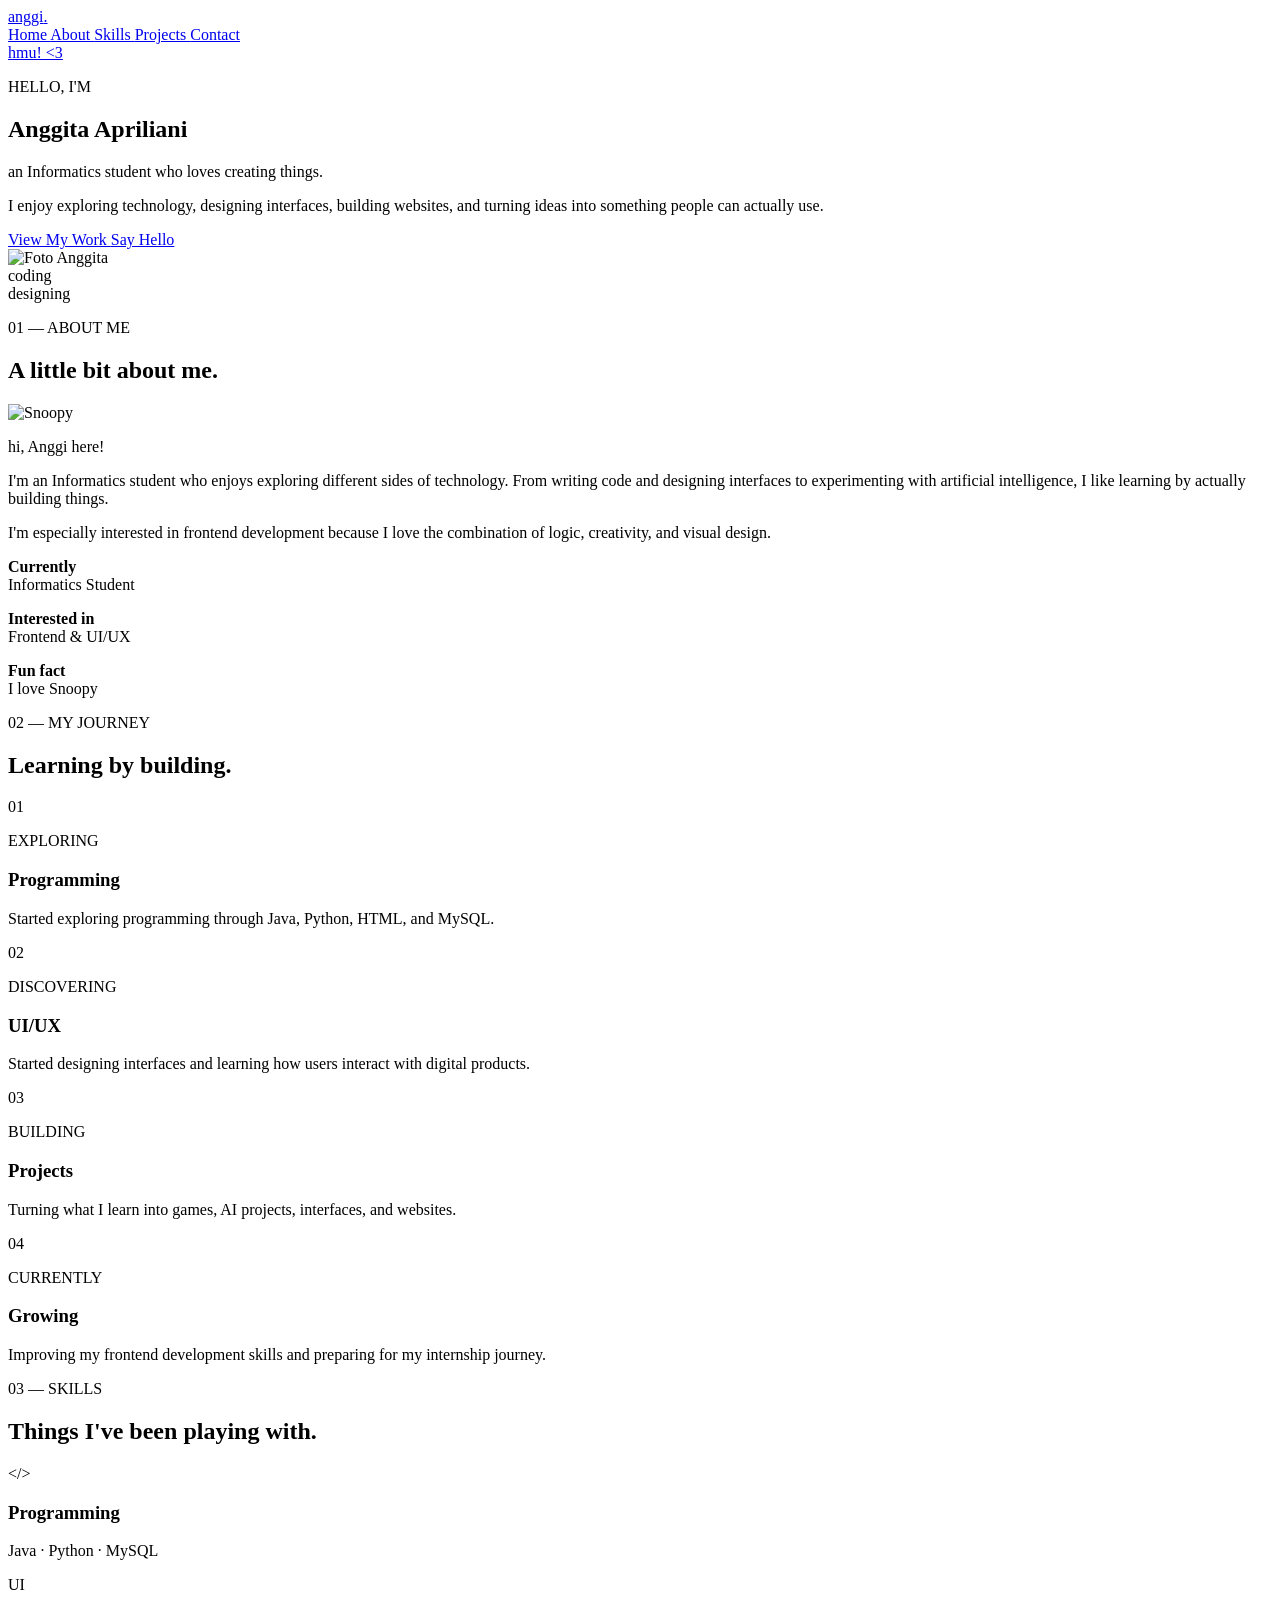
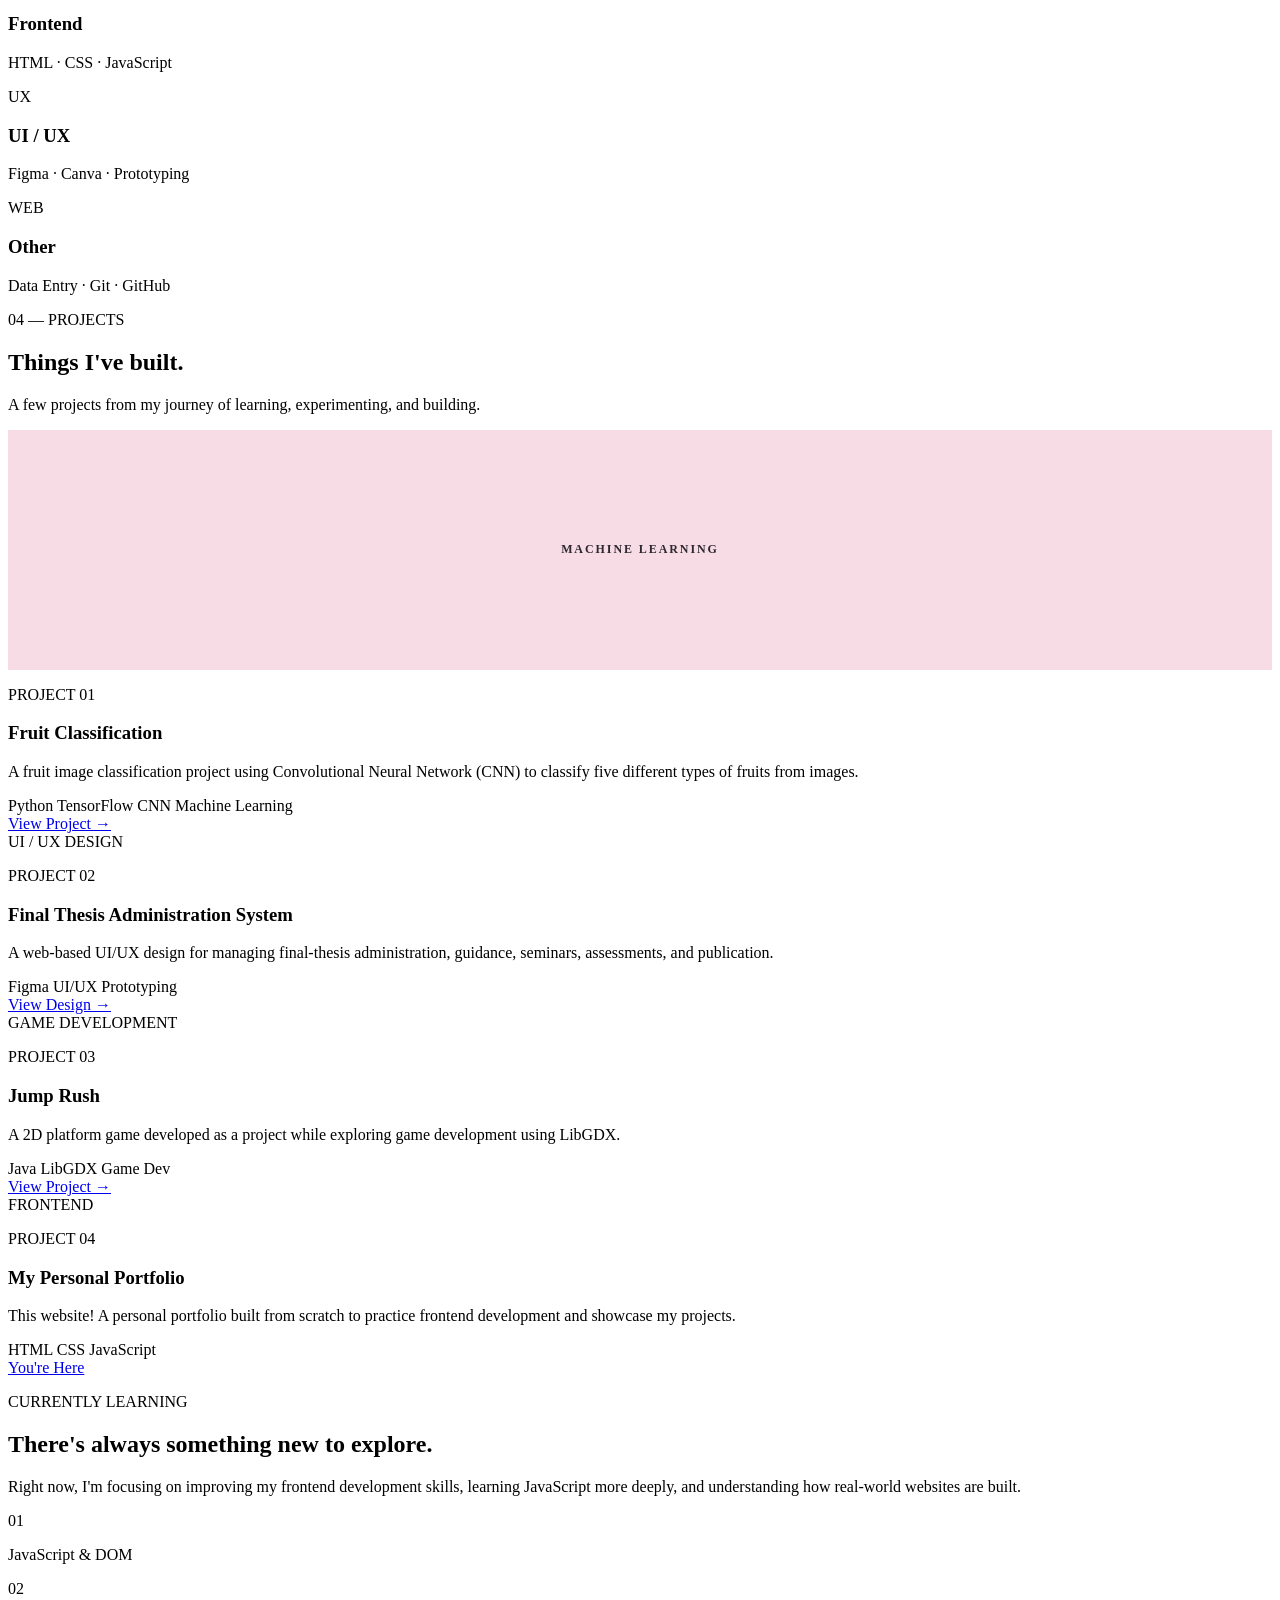
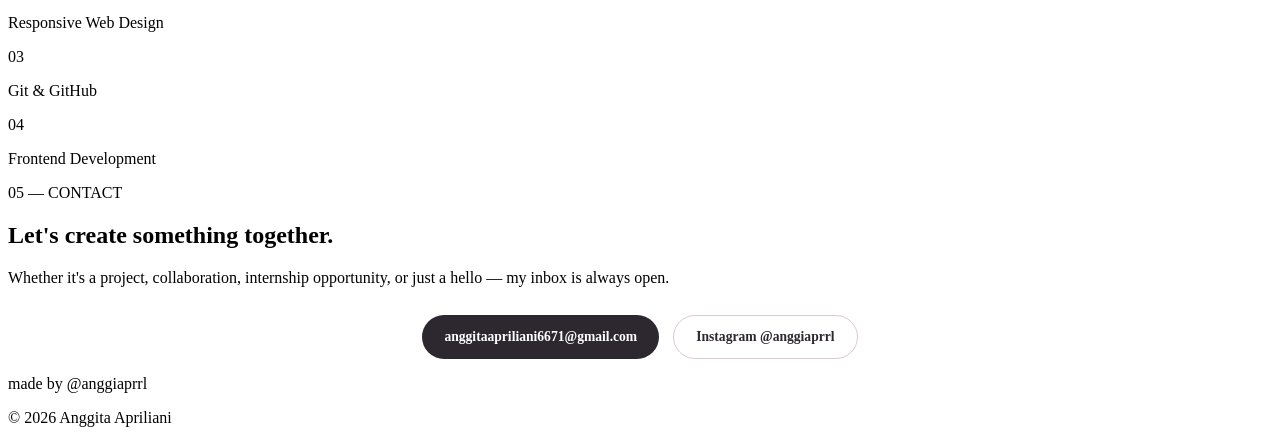
==== index.html @ 52dccfe4 "Add files via upload" ====
<!DOCTYPE html>
<html lang="en">

<head>

    <meta charset="UTF-8">

    <meta name="viewport" content="width=device-width, initial-scale=1.0">

    <title>Anggita — Personal Portfolio</title>


    <!-- Google Fonts -->

    <link rel="preconnect" href="https://fonts.googleapis.com">

    <link rel="preconnect" href="https://fonts.gstatic.com" crossorigin>

    <link
        href="https://fonts.googleapis.com/css2?family=DM+Sans:wght@400;500;600;700&family=Pinyon+Script&display=swap"
        rel="stylesheet"
    >


    <!-- css -->

    <link rel="stylesheet" href="css/style.css">

    <style>
        /* PROJECT 01 COVER */
        .fruit-project {
            background: #f7dce5 !important;
            display: flex;
            align-items: center;
            justify-content: center;
            min-height: 240px;
            position: relative;
            overflow: hidden;
        }

        .fruit-project .fruit-visual {
            display: none;
        }

        .fruit-project .project-category {
            position: static;
            margin: 0;
            color: #2d2730;
            font-size: 0.75rem;
            font-weight: 700;
            letter-spacing: 0.16em;
            text-align: center;
        }

        /* CONTACT */
        .contact-links {
            display: flex;
            flex-wrap: wrap;
            gap: 14px;
            justify-content: center;
            margin-top: 28px;
        }

        .contact-link {
            display: inline-flex;
            align-items: center;
            justify-content: center;
            padding: 13px 22px;
            border-radius: 999px;
            background: #2d2730;
            color: #fff;
            font-size: 0.85rem;
            font-weight: 600;
            text-decoration: none;
            transition: 0.3s ease;
        }

        .contact-link:hover {
            background: #d88ca7;
            transform: translateY(-3px);
        }

        .contact-link.instagram {
            background: transparent;
            color: #2d2730;
            border: 1px solid #d8cbd1;
        }

        .contact-link.instagram:hover {
            background: #f7dce5;
            border-color: #f7dce5;
        }
    </style>

</head>


<body>


    <!-- NAVBAR  -->

    <header class="navbar">

        <div class="nav-container">

            <a href="#home" class="logo">
                anggi<span>.</span>
            </a>


            <nav class="nav-menu">

                <a href="#home">
                    Home
                </a>

                <a href="#about">
                    About
                </a>

                <a href="#skills">
                    Skills
                </a>

                <a href="#projects">
                    Projects
                </a>

                <a href="#contact">
                    Contact
                </a>

            </nav>


            <a href="#contact" class="nav-button">
                hmu! <3
            </a>

        </div>

    </header>



    <!-- MAIN -->

    <main>


        <!-- HERO-->

        <section id="home" class="hero">

            <div class="hero-container">


                <!-- HERO TEXT -->

                <div class="hero-text">

                    <p class="small-title">
                        HELLO, I'M
                    </p>


                    <h1>

                        Anggita

                        <span>
                            Apriliani
                        </span>

                    </h1>


                    <p class="script-text">
                        an Informatics student who loves creating things.
                    </p>


                    <p class="hero-description">

                        I enjoy exploring technology, designing interfaces,
                        building websites, and turning ideas into something
                        people can actually use.

                    </p>


                    <div class="hero-buttons">

                        <a
                            href="#projects"
                            class="button primary-button"
                        >
                            View My Work
                        </a>


                        <a
                            href="#contact"
                            class="button secondary-button"
                        >
                            Say Hello
                        </a>

                    </div>

                </div>



                <!-- HERO PHOTO -->

                <div class="hero-visual">


                    <div class="photo-frame">

                        <div class="photo-placeholder">

                            <img
                                src="Images/foto_anggi.jpeg"
                                alt="Foto Anggita"
                            >

                        </div>

                    </div>


                    <div class="floating-note note-one">
                        coding
                    </div>


                    <div class="floating-note note-two">
                        designing
                    </div>


                    <div class="circle-decoration"></div>


                </div>

            </div>


            <div class="hero-bottom-wave"></div>

        </section>



        <!-- ABOUT  -->

        <section
            id="about"
            class="about section"
        >

            <div class="section-container">


                <!-- ABOUT TITLE -->

                <div class="section-heading">

                    <p class="section-label">
                        01 — ABOUT ME
                    </p>


                    <h2>

                        A little bit

                        <span>
                            about me.
                        </span>

                    </h2>

                </div>



                <div class="about-grid">


                    <!-- SNOOPY -->

                    <div class="about-image">

                        <div class="mini-photo">

                            <img
                                src="Images/snoopy.jpeg"
                                alt="Snoopy"
                            >

                        </div>

                    </div>



                    <!-- ABOUT TEXT -->

                    <div class="about-content">


                        <p class="big-script">
                            hi, Anggi here!
                        </p>


                        <p>

                            I'm an Informatics student who enjoys exploring
                            different sides of technology. From writing code
                            and designing interfaces to experimenting with
                            artificial intelligence, I like learning by
                            actually building things.

                        </p>


                        <p>

                            I'm especially interested in frontend development
                            because I love the combination of logic,
                            creativity, and visual design.

                        </p>



                        <!-- ABOUT FACTS -->

                        <div class="about-facts">


                            <div class="fact">

                                <span></span>

                                <p>

                                    <strong>
                                        Currently
                                    </strong>

                                    <br>

                                    Informatics Student

                                </p>

                            </div>



                            <div class="fact">

                                <span></span>

                                <p>

                                    <strong>
                                        Interested in
                                    </strong>

                                    <br>

                                    Frontend & UI/UX

                                </p>

                            </div>



                            <div class="fact">

                                <span></span>

                                <p>

                                    <strong>
                                        Fun fact
                                    </strong>

                                    <br>

                                    I love Snoopy

                                </p>

                            </div>


                        </div>

                    </div>

                </div>

            </div>

        </section>



        <!-- ================= MY JOURNEY ================= -->

        <section class="journey section">

            <div class="section-container">


                <div class="section-heading center">

                    <p class="section-label">
                        02 — MY JOURNEY
                    </p>


                    <h2>

                        Learning by

                        <span>
                            building.
                        </span>

                    </h2>

                </div>



                <div class="timeline">


                    <!-- 01 -->

                    <div class="timeline-item">

                        <div class="timeline-number">
                            01
                        </div>


                        <div class="timeline-content">

                            <p class="timeline-year">
                                EXPLORING
                            </p>


                            <h3>
                                Programming
                            </h3>


                            <p>

                                Started exploring programming through
                                Java, Python, HTML, and MySQL.

                            </p>

                        </div>

                    </div>



                    <!-- 02 -->

                    <div class="timeline-item">

                        <div class="timeline-number">
                            02
                        </div>


                        <div class="timeline-content">

                            <p class="timeline-year">
                                DISCOVERING
                            </p>


                            <h3>
                                UI/UX
                            </h3>


                            <p>

                                Started designing interfaces and learning
                                how users interact with digital products.

                            </p>

                        </div>

                    </div>



                    <!-- 03 -->

                    <div class="timeline-item">

                        <div class="timeline-number">
                            03
                        </div>


                        <div class="timeline-content">

                            <p class="timeline-year">
                                BUILDING
                            </p>


                            <h3>
                                Projects
                            </h3>


                            <p>

                                Turning what I learn into games,
                                AI projects, interfaces, and websites.

                            </p>

                        </div>

                    </div>



                    <!-- 04 -->

                    <div class="timeline-item">

                        <div class="timeline-number">
                            04
                        </div>


                        <div class="timeline-content">

                            <p class="timeline-year">
                                CURRENTLY
                            </p>


                            <h3>
                                Growing
                            </h3>


                            <p>

                                Improving my frontend development skills
                                and preparing for my internship journey.

                            </p>

                        </div>

                    </div>


                </div>

            </div>

        </section>



        <!-- SKILLS  -->

        <section
            id="skills"
            class="skills section"
        >

            <div class="section-container">


                <div class="section-heading">

                    <p class="section-label">
                        03 — SKILLS
                    </p>


                    <h2>

                        Things I've been

                        <span>
                            playing with.
                        </span>

                    </h2>

                </div>



                <div class="skills-grid">


                    <div class="skill-card">

                        <div class="skill-icon">
                            &lt;/&gt;
                        </div>


                        <h3>
                            Programming
                        </h3>


                        <p>
                            Java · Python · MySQL
                        </p>

                    </div>



                    <div class="skill-card">

                        <div class="skill-icon">
                            UI
                        </div>


                        <h3>
                            Frontend
                        </h3>


                        <p>
                            HTML · CSS · JavaScript
                        </p>

                    </div>



                    <div class="skill-card">

                        <div class="skill-icon">
                            UX
                        </div>


                        <h3>
                            UI / UX
                        </h3>


                        <p>
                            Figma · Canva · Prototyping
                        </p>

                    </div>



                    <div class="skill-card">

                        <div class="skill-icon">
                            WEB
                        </div>


                        <h3>
                            Other
                        </h3>


                        <p>
                            Data Entry · Git · GitHub
                        </p>

                    </div>


                </div>

            </div>

        </section>



        <!-- PROJECTS -->

        <section
            id="projects"
            class="projects section"
        >

            <div class="section-container">


                <div class="section-heading">

                    <p class="section-label">
                        04 — PROJECTS
                    </p>


                    <h2>

                        Things I've

                        <span>
                            built.
                        </span>

                    </h2>


                    <p class="section-description">

                        A few projects from my journey of learning,
                        experimenting, and building.

                    </p>

                </div>



                <div class="projects-grid">



                    <!-- PROJECT 01 -->

                    <article class="project-card">


                        <div class="project-image fruit-project">

                            <span class="project-category">
                                MACHINE LEARNING
                            </span>

                        </div>



                        <div class="project-content">


                            <p class="project-number">
                                PROJECT 01
                            </p>


                            <h3>
                                Fruit Classification
                            </h3>


                            <p>

                                A fruit image classification project using
                                Convolutional Neural Network (CNN) to classify
                                five different types of fruits from images.

                            </p>


                            <div class="project-tags">

                                <span>
                                    Python
                                </span>

                                <span>
                                    TensorFlow
                                </span>

                                <span>
                                    CNN
                                </span>

                                <span>
                                    Machine Learning
                                </span>

                            </div>


                            <a
                                href="https://github.com/gibooogi/fruit-classification"
                                class="project-link"
                                target="_blank"
                                rel="noopener noreferrer"
                            >
                                View Project →
                            </a>


                        </div>

                    </article>



                    <!-- PROJECT 02 -->

                    <article class="project-card">


                        <div class="project-image ui-project">

                            <span>
                                UI / UX DESIGN
                            </span>

                        </div>


                        <div class="project-content">


                            <p class="project-number">
                                PROJECT 02
                            </p>


                            <h3>
                                Final Thesis Administration System
                            </h3>


                            <p>

                                A web-based UI/UX design for managing
                                final-thesis administration, guidance,
                                seminars, assessments, and publication.

                            </p>


                            <div class="project-tags">

                                <span>
                                    Figma
                                </span>

                                <span>
                                    UI/UX
                                </span>

                                <span>
                                    Prototyping
                                </span>

                            </div>


                            <a
                                href="project-02.html"
                                class="project-link"
                            >
                                View Design →
                            </a>


                        </div>

                    </article>



                    <!-- PROJECT 03 -->

                    <article class="project-card">


                        <div class="project-image game-project">

                            <span>
                                GAME DEVELOPMENT
                            </span>

                        </div>


                        <div class="project-content">


                            <p class="project-number">
                                PROJECT 03
                            </p>


                            <h3>
                                Jump Rush
                            </h3>


                            <p>

                                A 2D platform game developed as a project
                                while exploring game development using
                                LibGDX.

                            </p>


                            <div class="project-tags">

                                <span>
                                    Java
                                </span>

                                <span>
                                    LibGDX
                                </span>

                                <span>
                                    Game Dev
                                </span>

                            </div>


                            <a
                                href="https://github.com/gibooogi/JAdventure"
                                class="project-link"
                                target="_blank"
                                rel="noopener noreferrer"
                            >
                                View Project →
                            </a>


                        </div>

                    </article>



                    <!-- PROJECT 04 -->

                    <article class="project-card featured-card">


                        <div class="project-image web-project">

                            <span>
                                FRONTEND
                            </span>

                        </div>


                        <div class="project-content">


                            <p class="project-number">
                                PROJECT 04
                            </p>


                            <h3>
                                My Personal Portfolio
                            </h3>


                            <p>

                                This website! A personal portfolio built
                                from scratch to practice frontend
                                development and showcase my projects.

                            </p>


                            <div class="project-tags">

                                <span>
                                    HTML
                                </span>

                                <span>
                                    CSS
                                </span>

                                <span>
                                    JavaScript
                                </span>

                            </div>


                            <a
                                href="#home"
                                class="project-link"
                            >
                                You're Here
                            </a>


                        </div>

                    </article>


                </div>

            </div>

        </section>



        <!-- CURRENTLY LEARNING -->

        <section class="learning section">

            <div class="section-container">


                <div class="learning-box">


                    <div class="learning-text">


                        <p class="section-label">
                            CURRENTLY LEARNING
                        </p>


                        <h2>

                            There's always

                            something new

                            <span>
                                to explore.
                            </span>

                        </h2>


                        <p>

                            Right now, I'm focusing on improving my
                            frontend development skills, learning
                            JavaScript more deeply, and understanding
                            how real-world websites are built.

                        </p>


                    </div>



                    <div class="learning-list">


                        <div class="learning-item">

                            <span>
                                01
                            </span>

                            <p>
                                JavaScript & DOM
                            </p>

                        </div>


                        <div class="learning-item">

                            <span>
                                02
                            </span>

                            <p>
                                Responsive Web Design
                            </p>

                        </div>


                        <div class="learning-item">

                            <span>
                                03
                            </span>

                            <p>
                                Git & GitHub
                            </p>

                        </div>


                        <div class="learning-item">

                            <span>
                                04
                            </span>

                            <p>
                                Frontend Development
                            </p>

                        </div>


                    </div>

                </div>

            </div>

        </section>



        <!-- CONTACT -->

        <section
            id="contact"
            class="contact section"
        >

            <div class="section-container">


                <div class="contact-content">


                    <p class="section-label">
                        05 — CONTACT
                    </p>


                    <h2>

                        Let's create something

                        <span>
                            together.
                        </span>

                    </h2>


                    <p>

                        Whether it's a project, collaboration,
                        internship opportunity, or just a hello —
                        my inbox is always open.

                    </p>


                    <div class="contact-links">

                        <a
                            href="mailto:anggitaapriliani6671@gmail.com"
                            class="contact-link"
                        >
                            anggitaapriliani6671@gmail.com
                        </a>

                        <a
                            href="https://www.instagram.com/anggiaprrl/"
                            class="contact-link instagram"
                            target="_blank"
                            rel="noopener noreferrer"
                        >
                            Instagram @anggiaprrl
                        </a>

                    </div>


                </div>

            </div>

        </section>


    </main>



    <!-- FOOTER -->

    <footer class="footer">

        <div class="footer-container">


            <p>
                made by @anggiaprrl 
            </p>


            <p>
                © 2026 Anggita Apriliani
            </p>


        </div>

    </footer>



    <!-- JavaScript -->

    <script src="JS/script.js"></script>


</body>

</html>
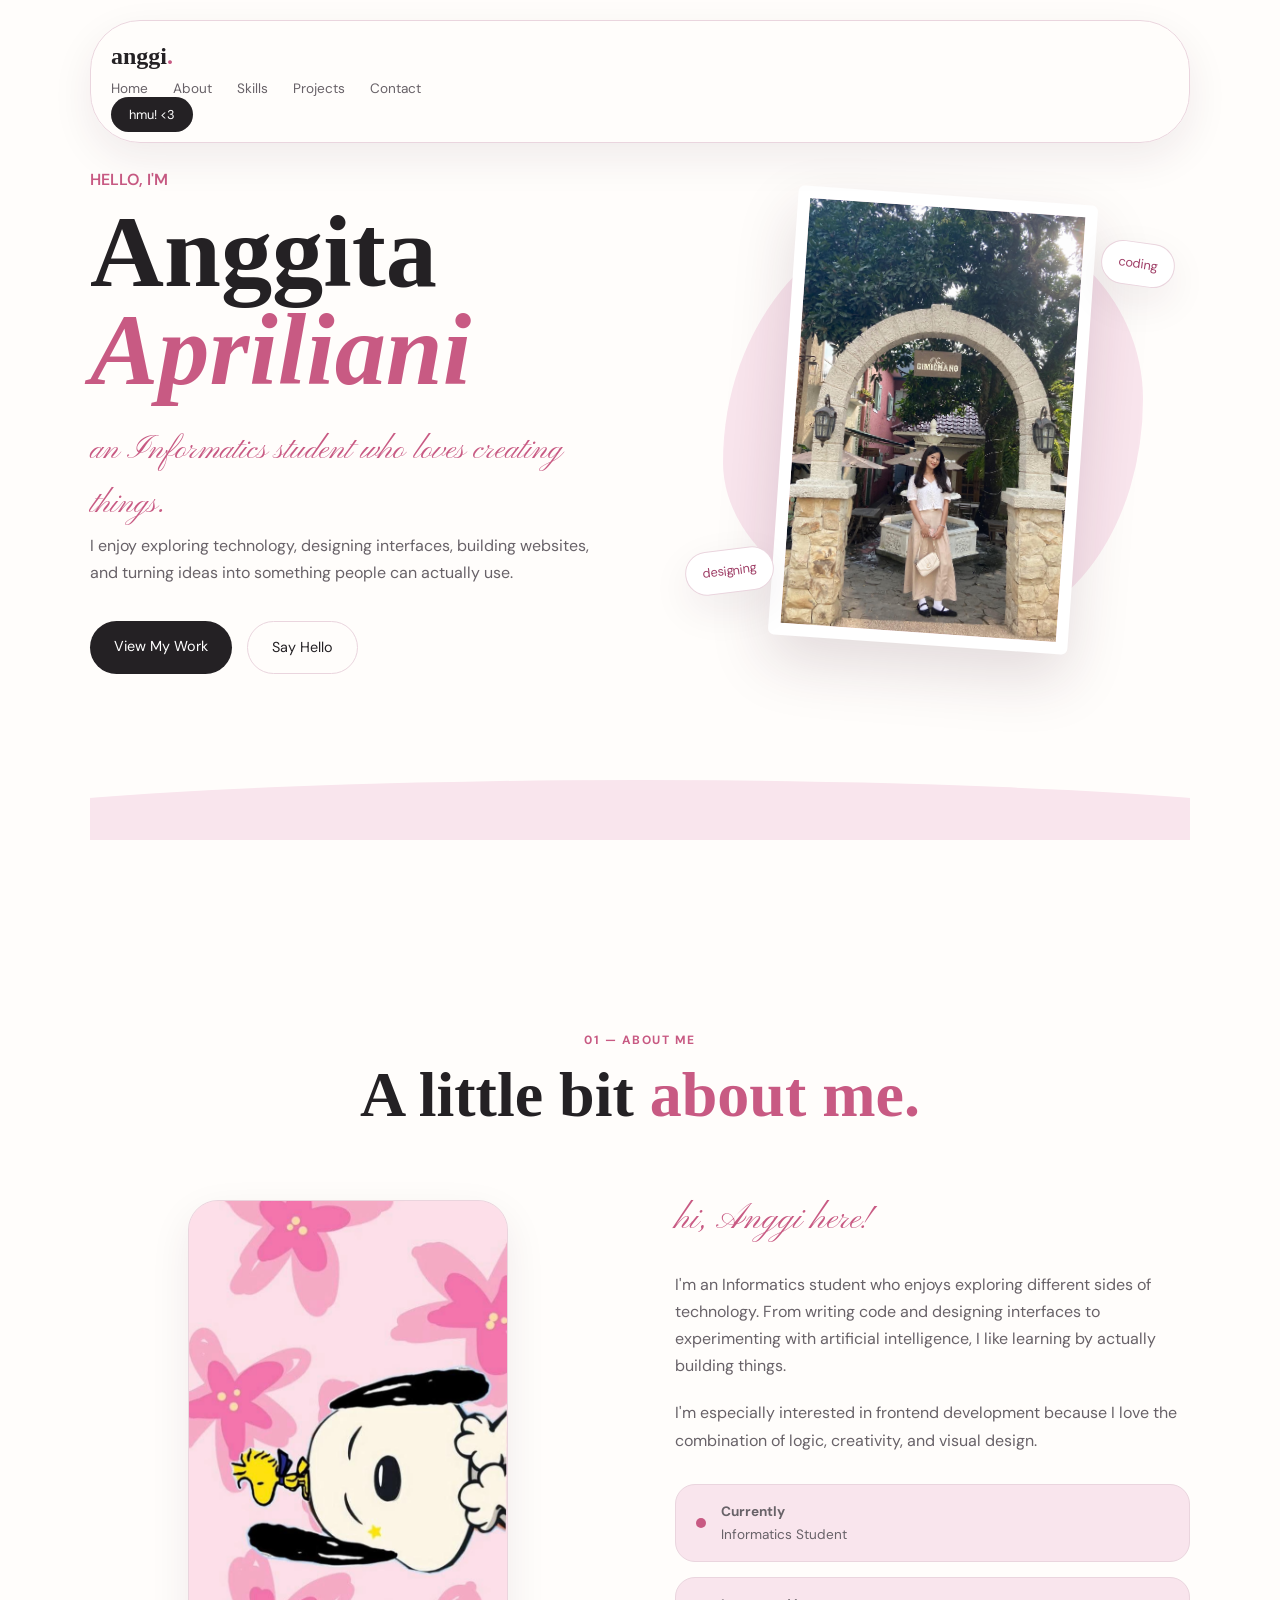
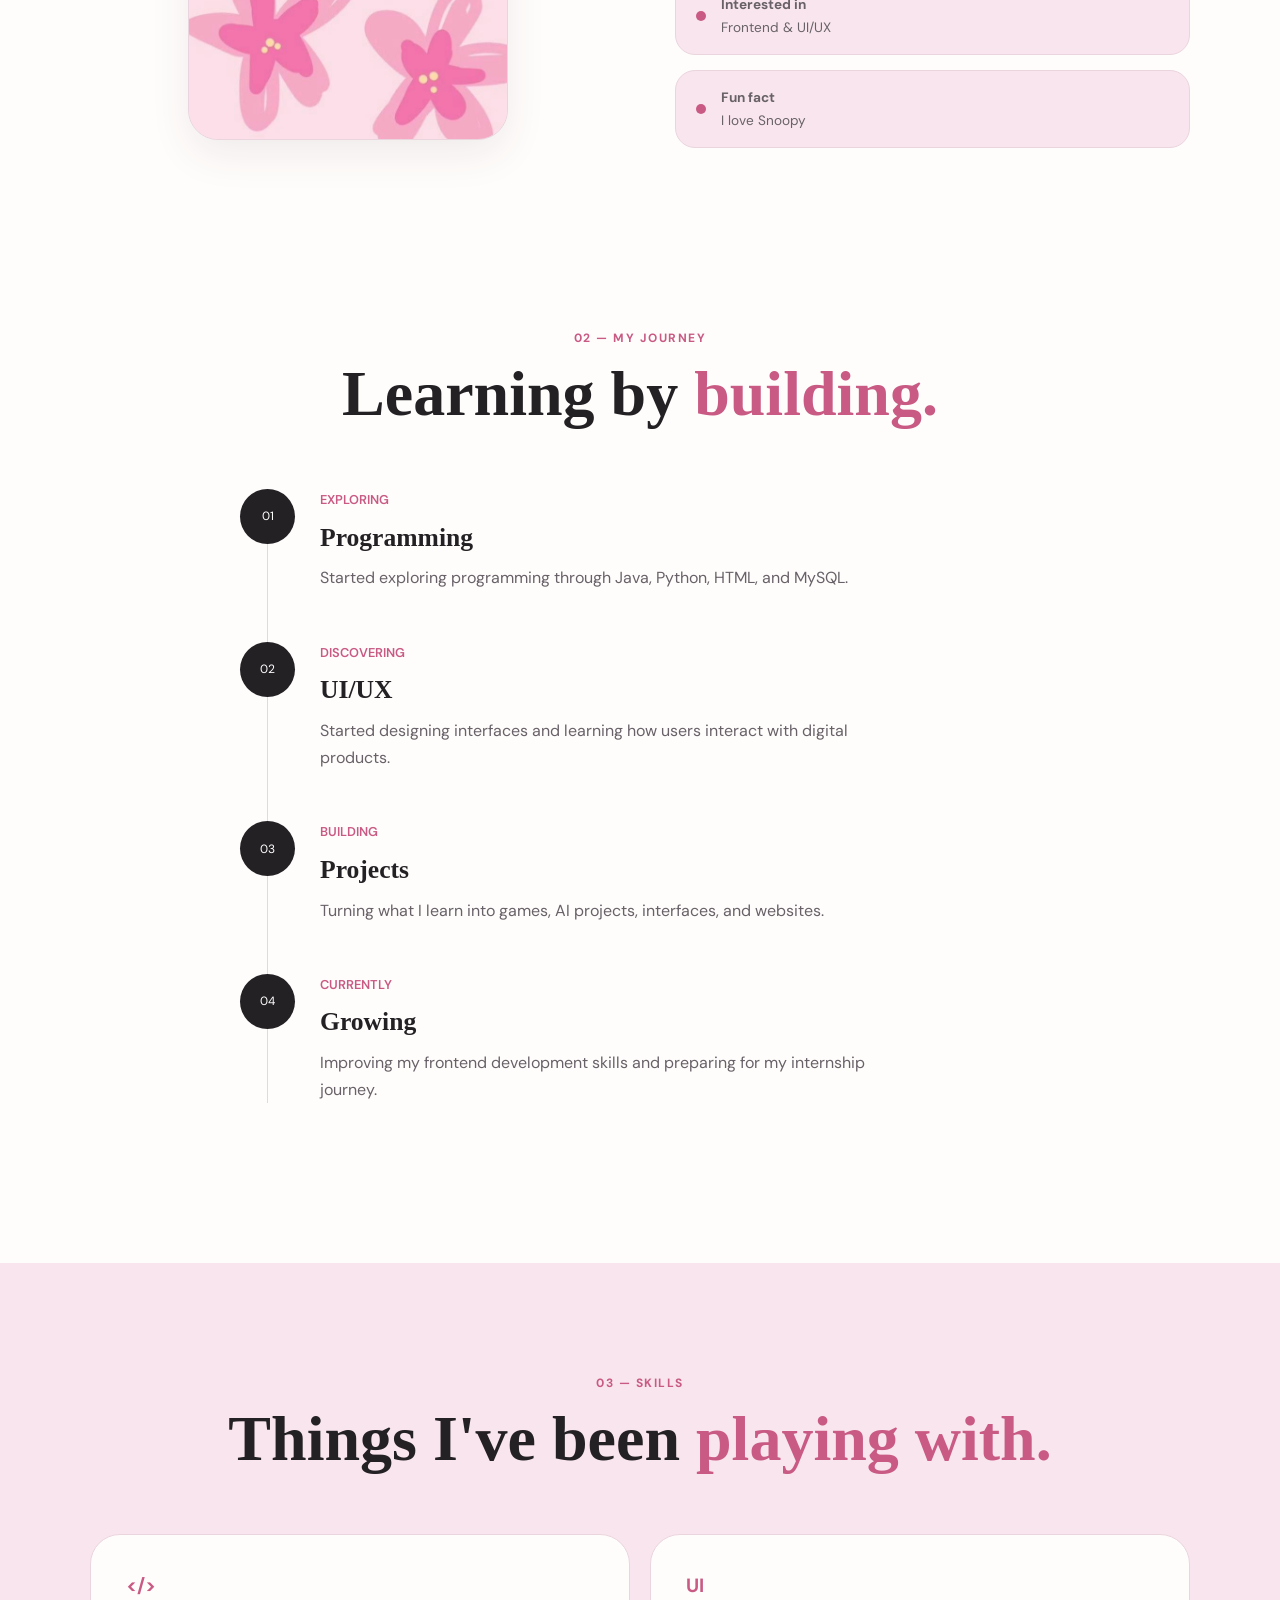
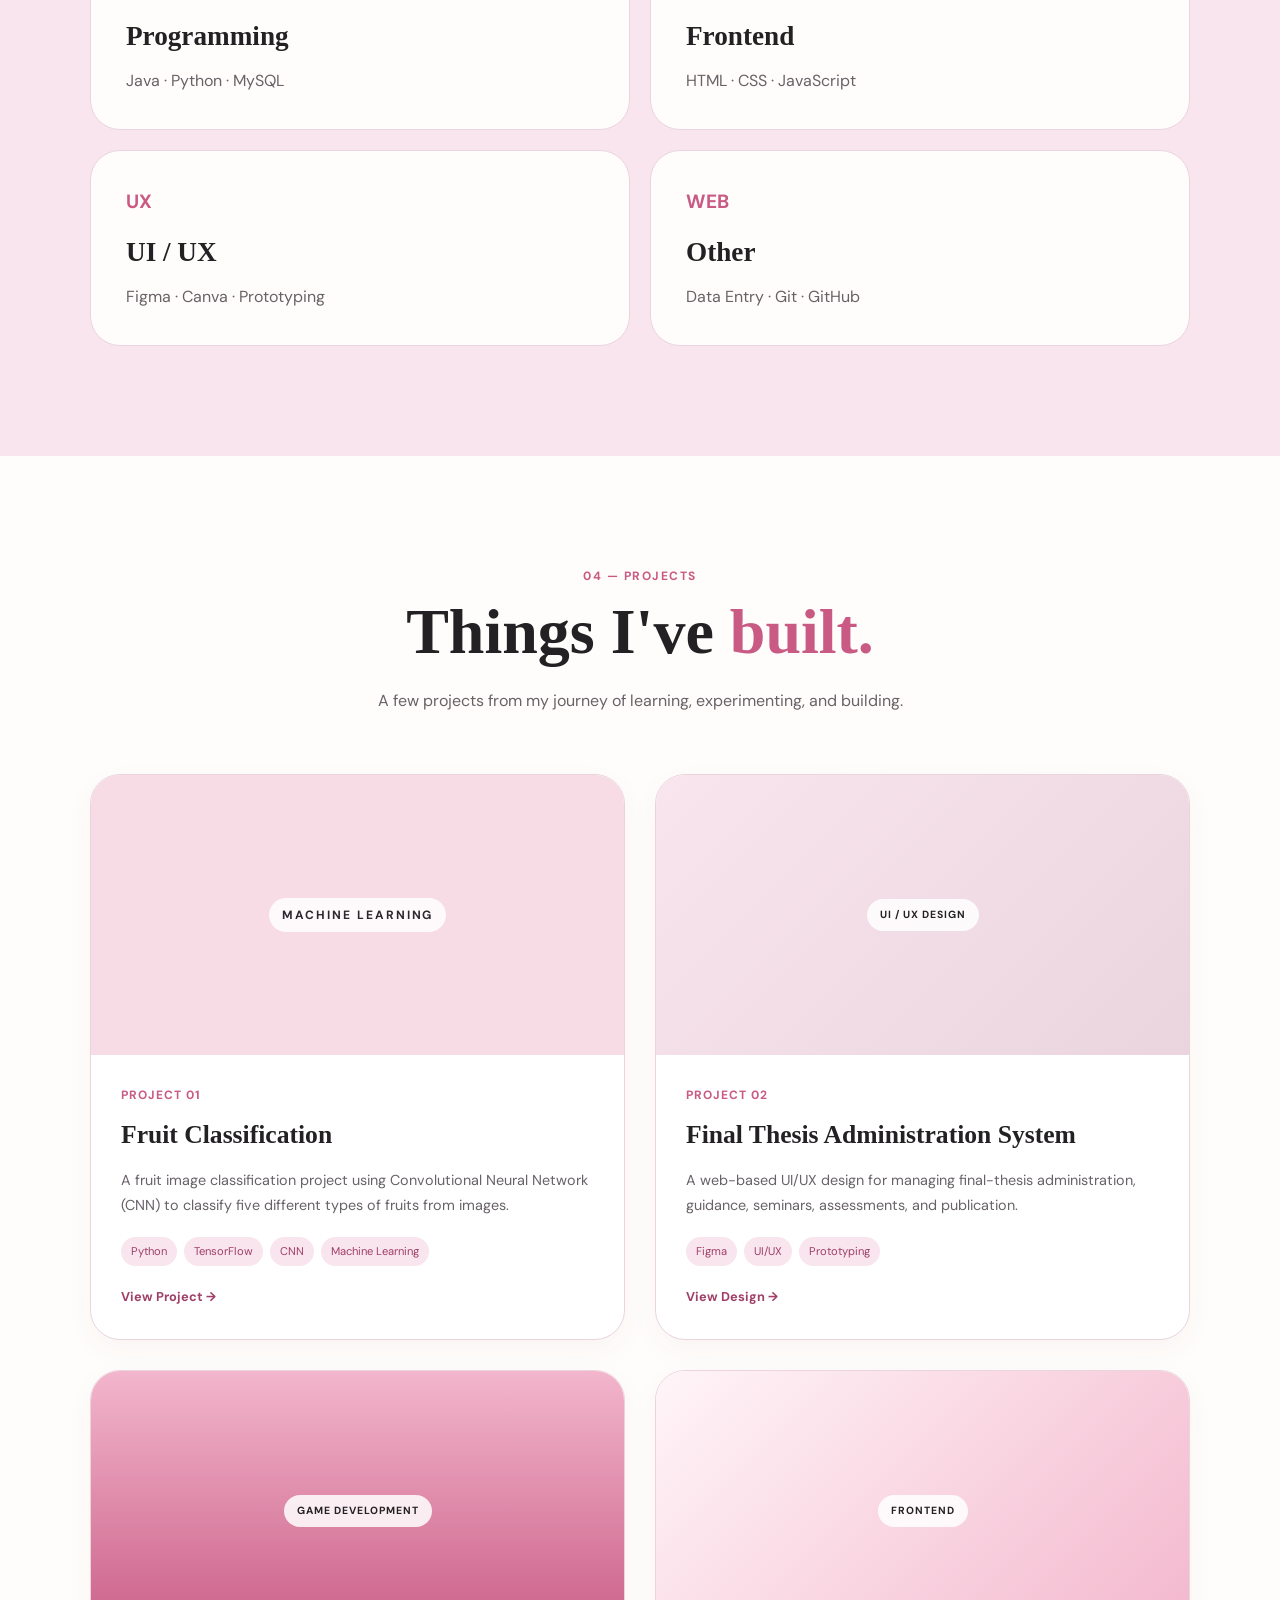
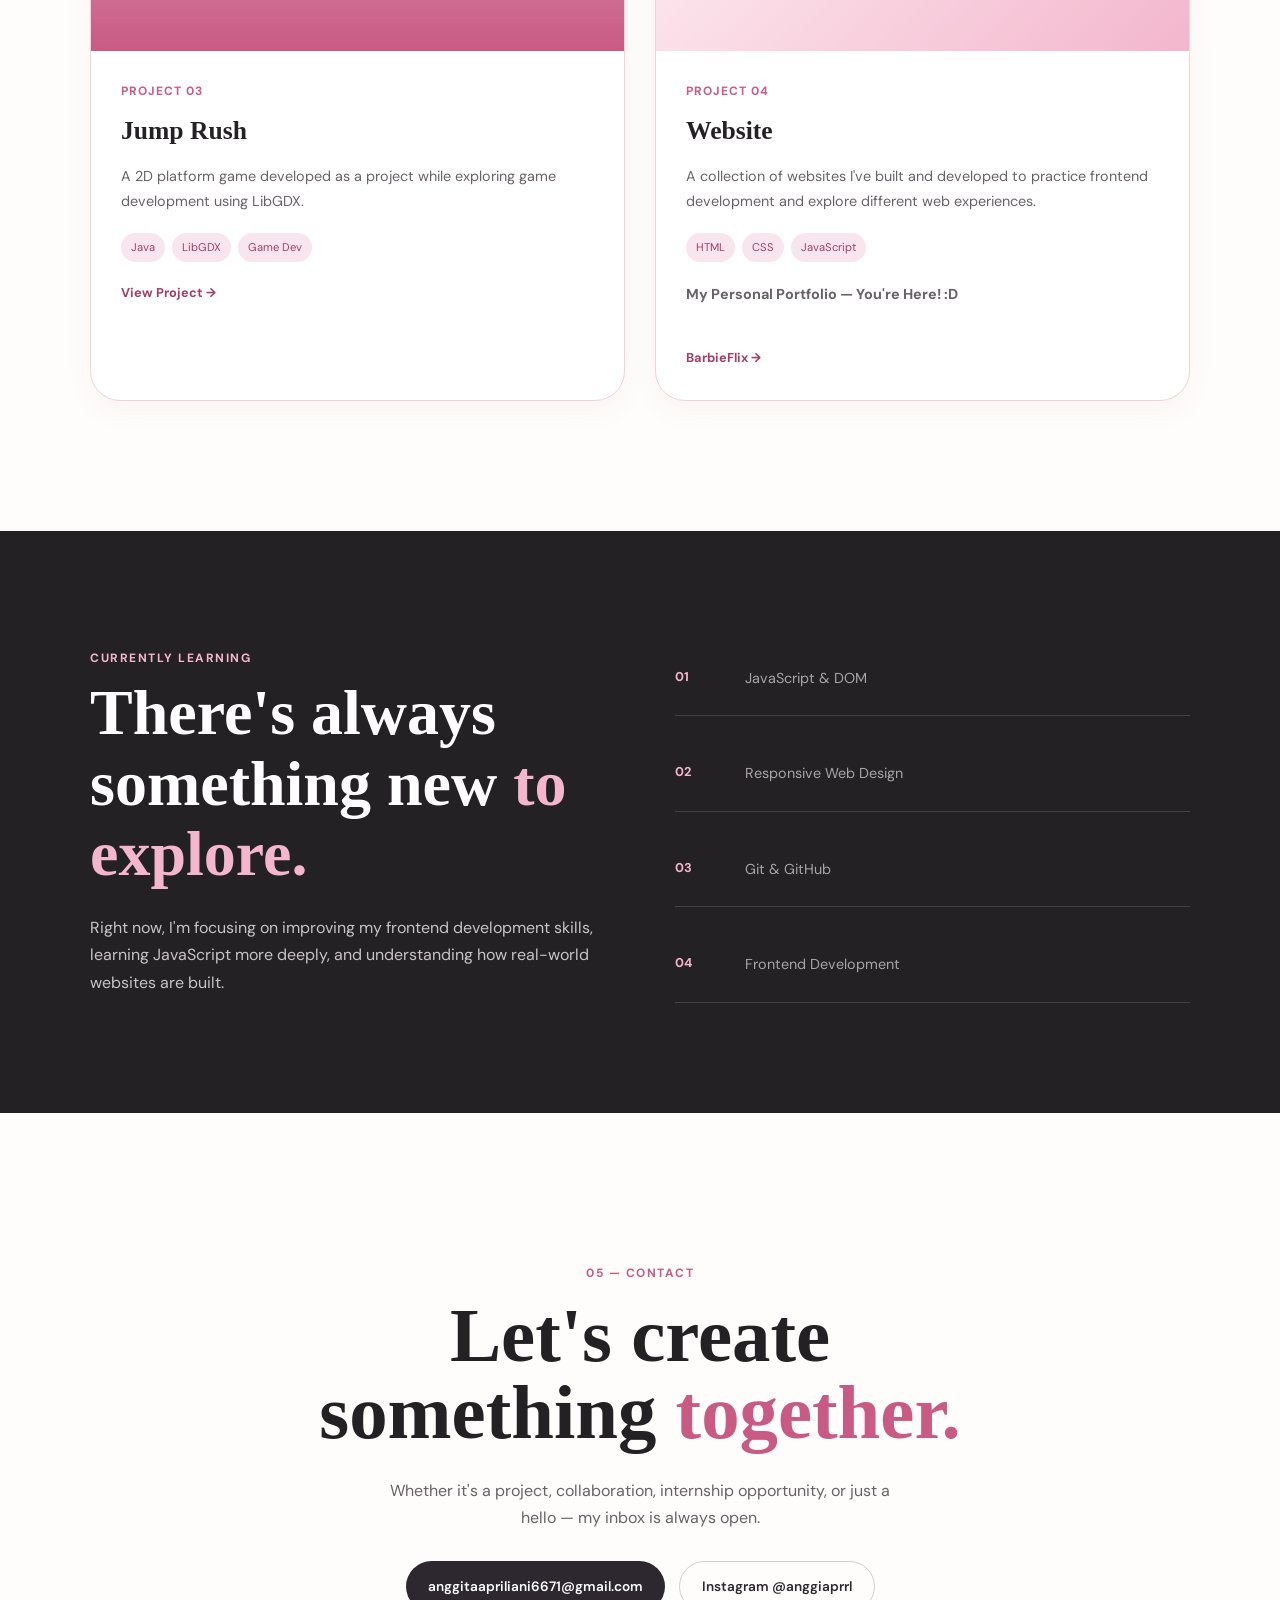
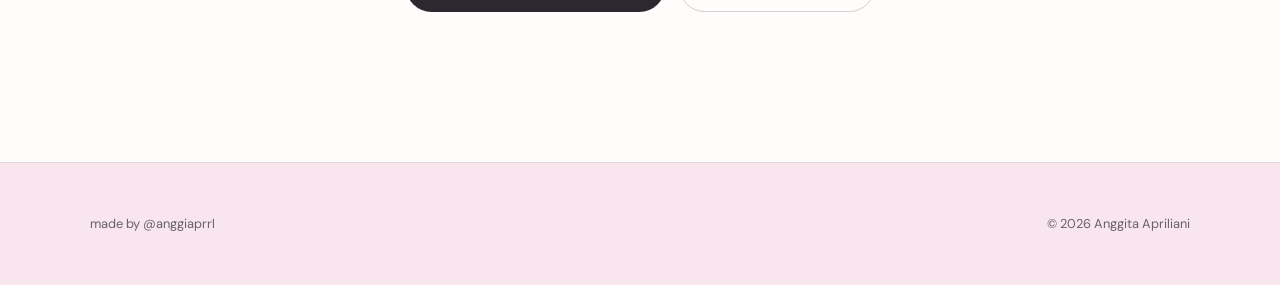
==== commit 00d4ea11: "Update index.html" ====
--- a/index.html
+++ b/index.html
@@ -964,10 +964,8 @@
 
 
 
-                    <!-- PROJECT 04 -->
-
-                    <article class="project-card featured-card">
-
+                   <!-- PROJECT 04 -->
+                    <article class="project-card">
 
                         <div class="project-image web-project">
 
@@ -977,28 +975,21 @@
 
                         </div>
 
-
                         <div class="project-content">
-
 
                             <p class="project-number">
                                 PROJECT 04
                             </p>
 
-
                             <h3>
-                                My Personal Portfolio
+                                Website
                             </h3>
 
-
                             <p>
-
-                                This website! A personal portfolio built
-                                from scratch to practice frontend
-                                development and showcase my projects.
-
-                            </p>
-
+                                A collection of websites I've built and developed
+                                to practice frontend development and explore
+                                different web experiences.
+                            </p>
 
                             <div class="project-tags">
 
@@ -1016,29 +1007,32 @@
 
                             </div>
 
+                            <p class="project-link current-website">
+                                My Personal Portfolio — You're Here! :D
+                            </p>
+
+                            <br>
 
                             <a
-                                href="#home"
+                                href="https://barbieflix-phi.vercel.app/"
                                 class="project-link"
+                                target="_blank"
+                                rel="noopener noreferrer"
                             >
-                                You're Here
+                                BarbieFlix →
                             </a>
 
-
                         </div>
 
                     </article>
 
-
                 </div>
-
             </div>
-
         </section>
 
 
 
-        <!-- CURRENTLY LEARNING -->
+                    <!-- CURRENTLY LEARNING -->
 
         <section class="learning section">
 
@@ -1248,4 +1242,4 @@
 
 </body>
 
-</html>+</html>
--- a/css/style.css
+++ b/css/style.css
@@ -0,0 +1,1273 @@
+/* ANGGI PORTFOLIO*/
+
+
+/* ROOT  */
+
+:root {
+    --white: #fffdfb;
+    --pink-light: #f9e5ed;
+    --pink: #f3b6cc;
+    --pink-dark: #c85a83;
+    --pink-deep: #9f3f67;
+
+    --black: #242124;
+    --gray: #686268;
+
+    --border: #ead5de;
+
+    --shadow: 0 15px 40px rgba(70, 30, 50, 0.08);
+
+    --radius-large: 30px;
+    --radius-medium: 20px;
+}
+
+
+/* RESET */
+
+* {
+    margin: 0;
+    padding: 0;
+    box-sizing: border-box;
+}
+
+html {
+    scroll-behavior: smooth;
+}
+
+body {
+    font-family: "DM Sans", sans-serif;
+    background-color: var(--white);
+    color: var(--black);
+    line-height: 1.7;
+    overflow-x: hidden;
+}
+
+a {
+    text-decoration: none;
+    color: inherit;
+}
+
+img {
+    max-width: 100%;
+    display: block;
+}
+
+
+/* NAVBAR */
+
+.navbar {
+    position: fixed;
+    top: 20px;
+    left: 50%;
+    transform: translateX(-50%);
+
+    width: min(1100px, 92%);
+
+    padding: 15px 20px;
+
+    display: flex;
+    align-items: center;
+    justify-content: space-between;
+
+    background: rgba(255, 253, 251, 0.85);
+
+    backdrop-filter: blur(15px);
+
+    border: 1px solid var(--border);
+    border-radius: 50px;
+
+    box-shadow: var(--shadow);
+
+    z-index: 1000;
+}
+
+.logo {
+    font-family: "Playfair Display", serif;
+    font-size: 1.5rem;
+    font-weight: 700;
+}
+
+.logo span {
+    color: var(--pink-dark);
+}
+
+.nav-menu {
+    display: flex;
+    gap: 25px;
+}
+
+.nav-menu a {
+    font-size: 0.85rem;
+    color: var(--gray);
+    transition: 0.3s ease;
+}
+
+.nav-menu a:hover {
+    color: var(--pink-dark);
+}
+
+.nav-button {
+    background: var(--black);
+    color: white;
+
+    padding: 9px 18px;
+
+    border-radius: 30px;
+
+    font-size: 0.8rem;
+
+    transition: 0.3s ease;
+}
+
+.nav-button:hover {
+    background: var(--pink-dark);
+    transform: translateY(-2px);
+}
+
+
+/* GENERAL */
+
+.section {
+    width: min(1100px, 90%);
+    margin: auto;
+    padding: 110px 0;
+}
+
+.section-heading {
+    text-align: center;
+    margin-bottom: 60px;
+}
+
+.section-heading h2 {
+    font-family: "Playfair Display", serif;
+
+    font-size: clamp(2.2rem, 5vw, 4rem);
+
+    line-height: 1.1;
+}
+
+.section-heading h2 span {
+    color: var(--pink-dark);
+}
+
+.section-label {
+    color: var(--pink-dark);
+
+    font-size: 0.75rem;
+
+    font-weight: 700;
+
+    letter-spacing: 1.5px;
+
+    margin-bottom: 10px;
+}
+
+.section-description {
+    max-width: 600px;
+    margin: 20px auto 0;
+    color: var(--gray);
+}
+
+.script-text {
+    font-family: "Pinyon Script", cursive;
+    font-size: 2rem;
+    color: var(--pink-dark);
+}
+
+.hero {
+    min-height: 100vh;
+
+    width: min(1100px, 90%);
+
+    margin: auto;
+
+    padding-top: 150px;
+    padding-bottom: 80px;
+
+    display: flex;
+    flex-direction: column;
+    justify-content: center;
+}
+
+.hero-container {
+    display: grid;
+
+    grid-template-columns: 1fr 1fr;
+
+    align-items: center;
+
+    gap: 70px;
+}
+
+.hero-text {
+    position: relative;
+    z-index: 2;
+}
+
+.small-title {
+    color: var(--pink-dark);
+
+    font-weight: 600;
+
+    margin-bottom: 10px;
+}
+
+.hero h1 {
+    font-family: "Playfair Display", serif;
+
+    font-size: clamp(3.5rem, 8vw, 7rem);
+
+    line-height: 0.95;
+
+    margin-bottom: 25px;
+}
+
+.hero h1 span {
+    display: block;
+
+    color: var(--pink-dark);
+
+    font-style: italic;
+}
+
+.hero-description {
+    max-width: 520px;
+
+    color: var(--gray);
+
+    font-size: 1rem;
+
+    margin-bottom: 35px;
+}
+
+.hero-buttons {
+    display: flex;
+
+    gap: 15px;
+
+    flex-wrap: wrap;
+}
+
+.primary-button,
+.secondary-button {
+    display: inline-block;
+
+    padding: 13px 24px;
+
+    border-radius: 50px;
+
+    font-size: 0.9rem;
+
+    transition: 0.3s ease;
+}
+
+.primary-button {
+    background: var(--black);
+    color: white;
+}
+
+.primary-button:hover {
+    background: var(--pink-dark);
+
+    transform: translateY(-3px);
+}
+
+.secondary-button {
+    border: 1px solid var(--border);
+
+    color: var(--black);
+}
+
+.secondary-button:hover {
+    border-color: var(--pink-dark);
+
+    color: var(--pink-dark);
+}
+
+.hero-visual {
+    position: relative;
+
+    min-height: 540px;
+
+    display: flex;
+
+    align-items: center;
+
+    justify-content: center;
+}
+
+
+/* Pink blob behind photo */
+
+.circle-decoration {
+    position: absolute;
+
+    width: 420px;
+    height: 420px;
+
+    background: var(--pink-light);
+
+    border-radius:
+        52% 48% 40% 60% /
+        60% 45% 55% 40%;
+
+    animation: blobMove 8s ease-in-out infinite;
+
+    z-index: 0;
+}
+
+
+/* Main photo frame */
+
+.photo-frame {
+    position: relative;
+
+    z-index: 2;
+
+    width: 300px;
+
+    height: 450px;
+
+    background: white;
+
+    padding: 12px;
+
+    transform: rotate(4deg);
+
+    box-shadow:
+        0 25px 60px rgba(70, 30, 50, 0.15);
+
+    border-radius: 6px;
+}
+
+
+/* Photo container */
+
+.photo-placeholder {
+    width: 100%;
+    height: 100%;
+
+    overflow: hidden;
+
+    background: var(--pink-light);
+}
+
+
+/* Your photo */
+
+.photo-placeholder img {
+    width: 100%;
+    height: 100%;
+
+    object-fit: cover;
+
+    object-position: center 65%;
+}
+
+
+/* Floating notes */
+
+.floating-note {
+    position: absolute;
+
+    z-index: 4;
+
+    background: white;
+
+    border: 1px solid var(--border);
+
+    padding: 10px 16px;
+
+    border-radius: 50px;
+
+    box-shadow: var(--shadow);
+
+    font-size: 0.8rem;
+
+    color: var(--pink-deep);
+}
+
+.note-one {
+    top: 17%;
+    right: 3%;
+
+    transform: rotate(8deg);
+
+    animation: float 4s ease-in-out infinite;
+}
+
+.note-two {
+    bottom: 18%;
+    left: 2%;
+
+    transform: rotate(-7deg);
+
+    animation: float 5s ease-in-out infinite 1s;
+}
+
+.hero-bottom-wave {
+    width: 100%;
+
+    height: 100px;
+
+    margin-top: 50px;
+
+    background: var(--pink-light);
+
+    clip-path:
+        ellipse(70% 60% at 50% 100%);
+}
+
+.about {
+    background: var(--white);
+}
+
+.about-grid {
+    display: grid;
+
+    grid-template-columns: 1fr 1fr;
+
+    gap: 70px;
+
+    align-items: center;
+}
+
+.about-image {
+    display: flex;
+
+    justify-content: center;
+}
+
+.mini-photo {
+    width: 320px;
+
+    height: 540px;
+
+    border-radius: 30px;
+
+    overflow: hidden;
+
+    background: var(--pink-light);
+
+    box-shadow: var(--shadow);
+
+    border: 1px solid var(--border);
+}
+
+.mini-photo img {
+    width: 100%;
+
+    height: 100%;
+
+    object-fit: cover;
+
+    object-position: center;
+}
+
+
+/* About text */
+
+.about-content {
+    color: var(--gray);
+}
+
+.about-content > p {
+    margin-bottom: 20px;
+}
+
+.big-script {
+    font-family: "Pinyon Script", cursive;
+
+    font-size: 2.2rem;
+
+    color: var(--pink-dark);
+}
+
+
+/* ABOUT FACTS */
+
+.about-facts {
+    display: grid;
+
+    gap: 15px;
+
+    margin-top: 30px;
+}
+
+.fact {
+    display: flex;
+
+    gap: 15px;
+
+    align-items: center;
+
+    padding: 15px 20px;
+
+    background: var(--pink-light);
+
+    border: 1px solid var(--border);
+
+    border-radius: var(--radius-medium);
+}
+
+.fact span {
+    width: 10px;
+    height: 10px;
+
+    flex-shrink: 0;
+
+    border-radius: 50%;
+
+    background: var(--pink-dark);
+}
+
+.fact p {
+    color: var(--gray);
+
+    font-size: 0.85rem;
+}
+
+
+/* ================= JOURNEY ================= */
+
+.journey {
+    padding-top: 70px;
+}
+
+.center {
+    text-align: center;
+}
+
+.timeline {
+    max-width: 800px;
+
+    margin: auto;
+
+    position: relative;
+}
+
+.timeline::before {
+    content: "";
+
+    position: absolute;
+
+    left: 27px;
+
+    top: 0;
+
+    bottom: 0;
+
+    width: 1px;
+
+    background: var(--border);
+}
+
+.timeline-item {
+    display: grid;
+
+    grid-template-columns: 55px 1fr;
+
+    gap: 25px;
+
+    margin-bottom: 50px;
+}
+
+.timeline-number {
+    width: 55px;
+    height: 55px;
+
+    border-radius: 50%;
+
+    background: var(--black);
+
+    color: white;
+
+    display: flex;
+
+    align-items: center;
+
+    justify-content: center;
+
+    font-size: 0.75rem;
+
+    position: relative;
+
+    z-index: 2;
+}
+
+.timeline-year {
+    color: var(--pink-dark);
+
+    font-size: 0.8rem;
+
+    font-weight: 600;
+}
+
+.timeline-content h3 {
+    font-family: "Playfair Display", serif;
+
+    font-size: 1.6rem;
+
+    margin: 5px 0;
+}
+
+.timeline-content p:last-child {
+    color: var(--gray);
+
+    max-width: 600px;
+}
+
+
+/* ================= SKILLS ================= */
+
+.skills {
+    background: var(--pink-light);
+
+    width: 100%;
+}
+
+.skills-grid {
+    width: min(1100px, 90%);
+
+    margin: auto;
+
+    display: grid;
+
+    grid-template-columns: repeat(2, 1fr);
+
+    gap: 20px;
+}
+
+.skill-card {
+    background: var(--white);
+
+    padding: 35px;
+
+    border-radius: var(--radius-large);
+
+    border: 1px solid var(--border);
+
+    transition: 0.3s ease;
+}
+
+.skill-card:hover {
+    transform: translateY(-7px);
+
+    box-shadow: var(--shadow);
+}
+
+.skill-icon {
+    color: var(--pink-dark);
+
+    font-size: 1.2rem;
+
+    font-weight: 700;
+
+    margin-bottom: 10px;
+}
+
+.skill-card h3 {
+    font-family: "Playfair Display", serif;
+
+    font-size: 1.7rem;
+
+    margin: 8px 0;
+}
+
+.skill-card p {
+    color: var(--gray);
+}
+
+
+/* PROJECTS */
+
+.projects {
+    padding-bottom: 130px;
+}
+
+.projects-grid {
+    display: grid;
+
+    grid-template-columns: repeat(2, 1fr);
+
+    gap: 30px;
+}
+
+.project-card {
+    background: white;
+
+    border: 1px solid var(--border);
+
+    border-radius: var(--radius-large);
+
+    overflow: hidden;
+
+    box-shadow:
+        0 10px 30px rgba(70, 30, 50, 0.04);
+
+    transition: 0.4s ease;
+}
+
+.project-card:hover {
+    transform: translateY(-8px);
+
+    box-shadow: var(--shadow);
+}
+
+.project-image {
+    height: 280px;
+
+    position: relative;
+
+    display: flex;
+
+    align-items: center;
+
+    justify-content: center;
+
+    overflow: hidden;
+}
+
+.project-image span {
+    background: rgba(255, 255, 255, 0.85);
+
+    backdrop-filter: blur(8px);
+
+    padding: 7px 13px;
+
+    border-radius: 20px;
+
+    font-size: 0.65rem;
+
+    font-weight: 700;
+
+    letter-spacing: 1px;
+}
+
+
+/* PROJECT 01 */
+
+/* Pink polos untuk Machine Learning */
+
+.ai-project {
+    background: var(--pink-light);
+}
+
+
+/* Tulisan Machine Learning dibuat clean */
+
+.ai-project span {
+    background: transparent;
+
+    backdrop-filter: none;
+
+    padding: 0;
+
+    border-radius: 0;
+
+    font-family: "Playfair Display", serif;
+
+    font-size: 1.8rem;
+
+    font-weight: 700;
+
+    letter-spacing: 1px;
+
+    color: var(--pink-deep);
+}
+
+
+/* PROJECT 02 */
+
+.ui-project {
+    background:
+        linear-gradient(
+            135deg,
+            #f9e5ed,
+            #ead5de
+        );
+}
+
+
+/* PROJECT 03 */
+
+.game-project {
+    background:
+        linear-gradient(
+            180deg,
+            #f3b6cc,
+            #c85a83
+        );
+}
+
+
+/* PROJECT 04 */
+
+.web-project {
+    background:
+        linear-gradient(
+            135deg,
+            #fff5f8,
+            #f3b6cc
+        );
+}
+
+
+/* PROJECT CONTENT */
+
+.project-content {
+    padding: 30px;
+}
+
+.project-number {
+    color: var(--pink-dark);
+
+    font-size: 0.75rem;
+
+    font-weight: 700;
+
+    letter-spacing: 1px;
+}
+
+.project-content h3 {
+    font-family: "Playfair Display", serif;
+
+    font-size: 1.6rem;
+
+    margin: 7px 0 12px;
+}
+
+.project-content > p:not(.project-number) {
+    color: var(--gray);
+
+    font-size: 0.9rem;
+
+    margin-bottom: 20px;
+}
+
+.project-tags {
+    display: flex;
+
+    flex-wrap: wrap;
+
+    gap: 7px;
+}
+
+.project-tags span {
+    padding: 5px 10px;
+
+    border-radius: 20px;
+
+    background: var(--pink-light);
+
+    color: var(--pink-deep);
+
+    font-size: 0.7rem;
+}
+
+.project-link {
+    display: inline-block;
+
+    margin-top: 20px;
+
+    color: var(--pink-deep);
+
+    font-size: 0.8rem;
+
+    font-weight: 700;
+
+    transition: 0.3s ease;
+}
+
+.project-link:hover {
+    color: var(--pink-dark);
+
+    transform: translateX(4px);
+}
+
+.featured-card {
+    border: 2px solid var(--pink);
+}
+
+
+/* ================= LEARNING ================= */
+
+.learning {
+    background: var(--black);
+
+    color: white;
+
+    width: 100%;
+}
+
+.learning-box {
+    width: min(1100px, 90%);
+
+    margin: auto;
+
+    display: grid;
+
+    grid-template-columns: 1fr 1fr;
+
+    gap: 70px;
+
+    align-items: center;
+}
+
+.learning-text {
+    max-width: 600px;
+}
+
+.learning-text .section-label {
+    color: var(--pink);
+}
+
+.learning-text h2 {
+    font-family: "Playfair Display", serif;
+
+    font-size: clamp(2.5rem, 5vw, 4rem);
+
+    line-height: 1.1;
+
+    margin-bottom: 25px;
+}
+
+.learning-text h2 span {
+    color: var(--pink);
+}
+
+.learning-text > p:last-child {
+    color: #c9c3c7;
+}
+
+.learning-list {
+    display: grid;
+
+    gap: 20px;
+}
+
+.learning-item {
+    display: grid;
+
+    grid-template-columns: 50px 1fr;
+
+    gap: 20px;
+
+    padding: 25px 0;
+
+    border-bottom: 1px solid #444044;
+}
+
+.learning-item > span {
+    color: var(--pink);
+
+    font-size: 0.8rem;
+
+    font-weight: 700;
+}
+
+.learning-item p {
+    color: #aaa4a8;
+
+    font-size: 0.9rem;
+}
+
+.contact {
+    text-align: center;
+
+    padding: 150px 0;
+}
+
+.contact-content {
+    max-width: 700px;
+
+    margin: auto;
+}
+
+.contact-content h2 {
+    font-family: "Playfair Display", serif;
+
+    font-size: clamp(2.5rem, 6vw, 5rem);
+
+    line-height: 1;
+
+    margin: 15px 0 25px;
+}
+
+.contact-content h2 span {
+    color: var(--pink-dark);
+}
+
+.contact-content > p:not(.section-label) {
+    color: var(--gray);
+
+    max-width: 500px;
+
+    margin: auto auto 30px;
+}
+
+
+/* Contact buttons */
+
+.contact-buttons {
+    display: flex;
+
+    justify-content: center;
+
+    gap: 12px;
+
+    flex-wrap: wrap;
+
+    margin-top: 25px;
+}
+
+.contact-button {
+    display: inline-block;
+
+    background: var(--black);
+
+    color: white;
+
+    padding: 13px 25px;
+
+    border-radius: 50px;
+
+    font-size: 0.9rem;
+
+    transition: 0.3s ease;
+}
+
+.contact-button:hover {
+    background: var(--pink-dark);
+
+    transform: translateY(-3px);
+}
+
+
+/* Secondary contact button */
+
+.contact-button.secondary {
+    background: transparent;
+
+    color: var(--black);
+
+    border: 1px solid var(--border);
+}
+
+.contact-button.secondary:hover {
+    background: var(--pink-light);
+
+    border-color: var(--pink-dark);
+
+    color: var(--pink-dark);
+}
+
+
+/* FOOTER */
+
+.footer {
+    background: var(--pink-light);
+
+    padding: 50px 5%;
+
+    text-align: center;
+
+    border-top: 1px solid var(--border);
+}
+
+.footer-container {
+    display: flex;
+
+    justify-content: space-between;
+
+    align-items: center;
+
+    max-width: 1100px;
+
+    margin: auto;
+}
+
+.footer p {
+    color: var(--gray);
+
+    font-size: 0.8rem;
+}
+
+
+/* ANIMATIONS*/
+
+@keyframes float {
+
+    0%,
+    100% {
+        transform: translateY(0) rotate(5deg);
+    }
+
+    50% {
+        transform: translateY(-12px) rotate(5deg);
+    }
+}
+
+@keyframes blobMove {
+
+    0%,
+    100% {
+        border-radius:
+            52% 48% 40% 60% /
+            60% 45% 55% 40%;
+    }
+
+    50% {
+        border-radius:
+            40% 60% 55% 45% /
+            45% 55% 40% 60%;
+    }
+}
+
+
+/* RESPONSIVE */
+
+@media (max-width: 850px) {
+
+    .nav-menu {
+        display: none;
+    }
+
+    .navbar {
+        padding: 12px 15px;
+    }
+
+    .hero {
+        padding-top: 130px;
+    }
+
+    .hero-container {
+        grid-template-columns: 1fr;
+
+        text-align: center;
+
+        gap: 40px;
+    }
+
+    .hero-description {
+        margin-left: auto;
+
+        margin-right: auto;
+    }
+
+    .hero-buttons {
+        justify-content: center;
+    }
+
+    .hero-visual {
+        min-height: 500px;
+    }
+
+    .about-grid {
+        grid-template-columns: 1fr;
+    }
+
+    .about-image {
+        order: 1;
+    }
+
+    .about-content {
+        order: 2;
+    }
+
+    .skills-grid {
+        grid-template-columns: 1fr;
+    }
+
+    .projects-grid {
+        grid-template-columns: 1fr;
+    }
+
+    .learning-box {
+        grid-template-columns: 1fr;
+    }
+
+    .footer-container {
+        flex-direction: column;
+
+        gap: 10px;
+    }
+}
+
+@media (max-width: 500px) {
+
+    .section {
+        padding: 80px 0;
+    }
+
+    .hero {
+        width: 88%;
+    }
+
+    .hero h1 {
+        font-size: 3.5rem;
+    }
+
+    .hero-visual {
+        min-height: 450px;
+    }
+
+    .circle-decoration {
+        width: 300px;
+        height: 300px;
+    }
+
+    .photo-frame {
+        width: 240px;
+        height: 360px;
+    }
+
+    .floating-note {
+        font-size: 0.7rem;
+
+        padding: 7px 10px;
+    }
+
+    .note-one {
+        right: -5px;
+    }
+
+    .note-two {
+        left: -5px;
+    }
+
+    .mini-photo {
+        width: 280px;
+
+        height: 350px;
+    }
+
+    .project-image {
+        height: 220px;
+    }
+
+    .project-content {
+        padding: 25px;
+    }
+
+    .ai-project span {
+        font-size: 1.35rem;
+        text-align: center;
+    }
+
+    .contact {
+        padding: 100px 0;
+    }
+
+    .contact-buttons {
+        gap: 10px;
+    }
+
+    .contact-button {
+        padding: 12px 20px;
+    }
+
+    .nav-button {
+        display: none;
+    }
+}
